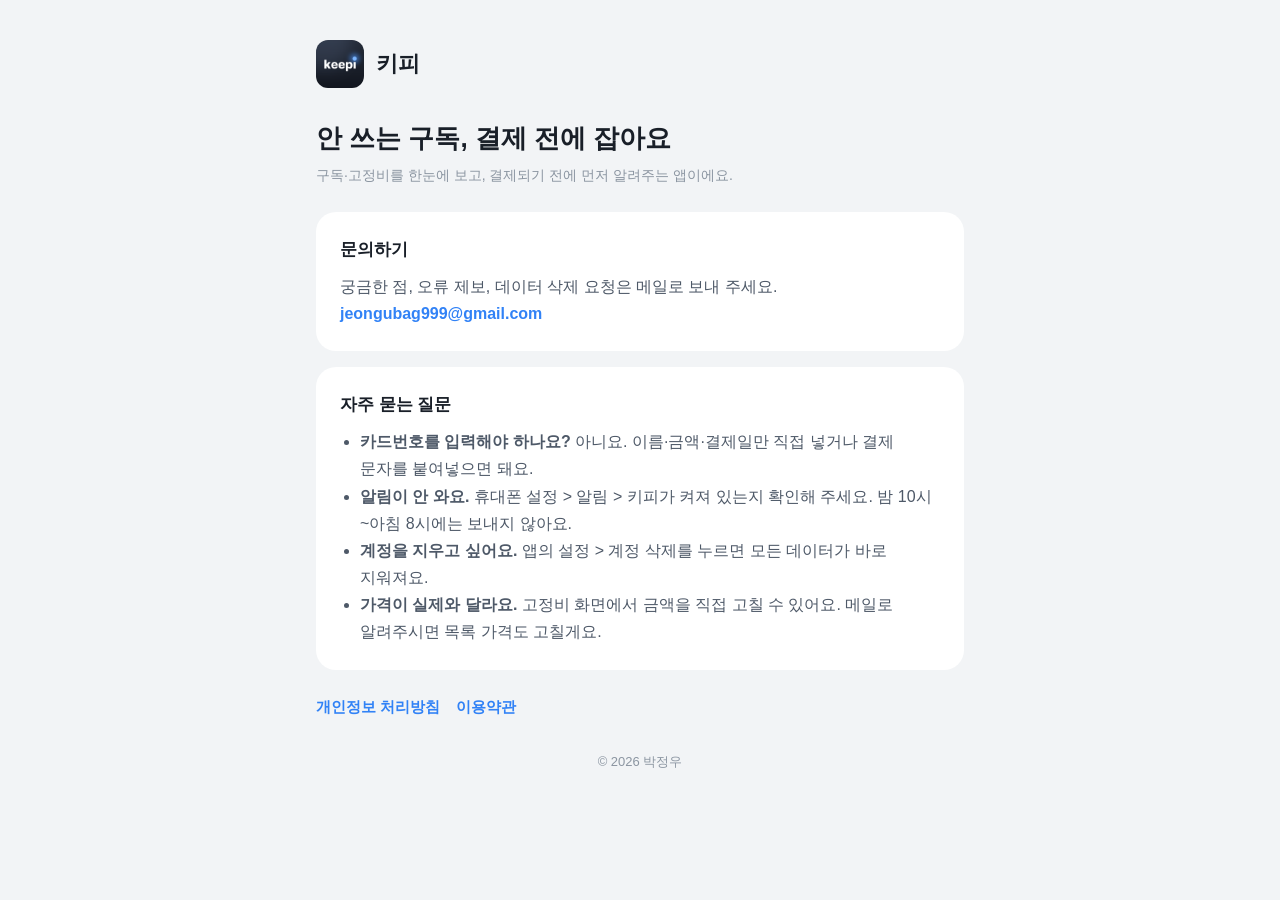
==== index.html @ 5cc82812 "Add Keepi support, privacy policy and terms pages Co-Authored-By: Claude Opus 5.5 <noreply@anthropic" ====
<!doctype html>
<html lang="ko">
<head>
  <meta charset="utf-8" />
  <meta name="viewport" content="width=device-width, initial-scale=1" />
  <title>키피 고객지원</title>
  <meta name="description" content="키피(Keepi) — 안 쓰는 구독, 결제 전에 잡아요. 문의와 도움말" />
  <link rel="icon" href="icon.png" />
  <link rel="stylesheet" href="style.css" />
</head>
<body>
  <main>
    <header>
      <img src="icon.png" alt="" />
      <span class="name">키피</span>
    </header>

    <h1>안 쓰는 구독, 결제 전에 잡아요</h1>
    <p class="updated">구독·고정비를 한눈에 보고, 결제되기 전에 먼저 알려주는 앱이에요.</p>

    <section class="card">
      <h2>문의하기</h2>
      <p>궁금한 점, 오류 제보, 데이터 삭제 요청은 메일로 보내 주세요.<br />
        <a href="mailto:jeongubag999@gmail.com">jeongubag999@gmail.com</a></p>
    </section>

    <section class="card">
      <h2>자주 묻는 질문</h2>
      <ul>
        <li><b>카드번호를 입력해야 하나요?</b> 아니요. 이름·금액·결제일만 직접 넣거나 결제 문자를 붙여넣으면 돼요.</li>
        <li><b>알림이 안 와요.</b> 휴대폰 설정 &gt; 알림 &gt; 키피가 켜져 있는지 확인해 주세요. 밤 10시~아침 8시에는 보내지 않아요.</li>
        <li><b>계정을 지우고 싶어요.</b> 앱의 설정 &gt; 계정 삭제를 누르면 모든 데이터가 바로 지워져요.</li>
        <li><b>가격이 실제와 달라요.</b> 고정비 화면에서 금액을 직접 고칠 수 있어요. 메일로 알려주시면 목록 가격도 고칠게요.</li>
      </ul>
    </section>

    <nav>
      <a href="privacy.html">개인정보 처리방침</a>
      <a href="terms.html">이용약관</a>
    </nav>
    <footer>© 2026 박정우</footer>
  </main>
</body>
</html>
---- style.css ----
:root {
  --bg: #f2f4f6;
  --card: #ffffff;
  --text: #191f28;
  --sub: #4e5968;
  --muted: #8b95a1;
  --line: #e5e8eb;
  --primary: #3182f6;
}
@media (prefers-color-scheme: dark) {
  :root {
    --bg: #17171c;
    --card: #202027;
    --text: #f2f4f6;
    --sub: #b0b8c1;
    --muted: #7e8590;
    --line: #2c2c35;
    --primary: #4d94f8;
  }
}
* { box-sizing: border-box; }
body {
  margin: 0;
  background: var(--bg);
  color: var(--text);
  font-family: Pretendard, -apple-system, BlinkMacSystemFont, 'Apple SD Gothic Neo', 'Noto Sans KR', sans-serif;
  line-height: 1.7;
  word-break: keep-all;
}
main { max-width: 680px; margin: 0 auto; padding: 40px 16px 64px; }
header { display: flex; align-items: center; gap: 12px; margin-bottom: 28px; }
header img { width: 48px; height: 48px; border-radius: 12px; }
header .name { font-size: 22px; font-weight: 800; }
h1 { font-size: 26px; margin: 0 0 4px; }
.updated { color: var(--muted); font-size: 14px; margin: 0 0 24px; }
.card { background: var(--card); border-radius: 20px; padding: 24px; margin-bottom: 16px; }
h2 { font-size: 17px; margin: 0 0 8px; }
p { margin: 0; color: var(--sub); }
.card + .card { margin-top: 0; }
a { color: var(--primary); text-decoration: none; font-weight: 600; }
a:hover { text-decoration: underline; }
ul { margin: 0; padding-left: 20px; color: var(--sub); }
nav { display: flex; gap: 16px; flex-wrap: wrap; margin-top: 24px; font-size: 15px; }
footer { color: var(--muted); font-size: 13px; margin-top: 32px; text-align: center; }
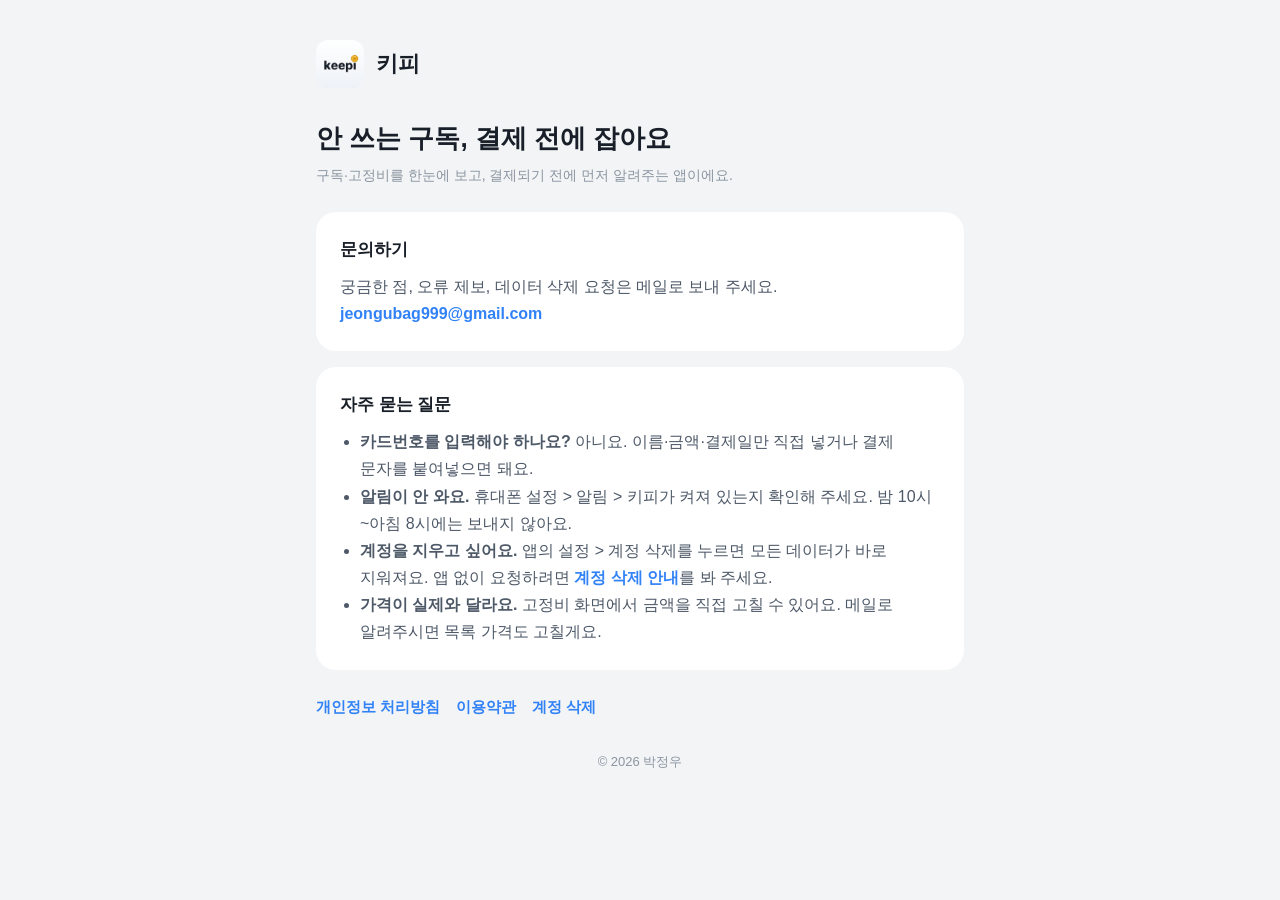
==== commit 6fa4ff98: "Add account deletion page for Google Play Co-Authored-By: Claude Opus 5.5 <noreply@anthropic.com>" ====
--- a/index.html
+++ b/index.html
@@ -29,7 +29,7 @@
       <ul>
         <li><b>카드번호를 입력해야 하나요?</b> 아니요. 이름·금액·결제일만 직접 넣거나 결제 문자를 붙여넣으면 돼요.</li>
         <li><b>알림이 안 와요.</b> 휴대폰 설정 &gt; 알림 &gt; 키피가 켜져 있는지 확인해 주세요. 밤 10시~아침 8시에는 보내지 않아요.</li>
-        <li><b>계정을 지우고 싶어요.</b> 앱의 설정 &gt; 계정 삭제를 누르면 모든 데이터가 바로 지워져요.</li>
+        <li><b>계정을 지우고 싶어요.</b> 앱의 설정 &gt; 계정 삭제를 누르면 모든 데이터가 바로 지워져요. 앱 없이 요청하려면 <a href="delete-account.html">계정 삭제 안내</a>를 봐 주세요.</li>
         <li><b>가격이 실제와 달라요.</b> 고정비 화면에서 금액을 직접 고칠 수 있어요. 메일로 알려주시면 목록 가격도 고칠게요.</li>
       </ul>
     </section>
@@ -37,6 +37,7 @@
     <nav>
       <a href="privacy.html">개인정보 처리방침</a>
       <a href="terms.html">이용약관</a>
+      <a href="delete-account.html">계정 삭제</a>
     </nav>
     <footer>© 2026 박정우</footer>
   </main>
